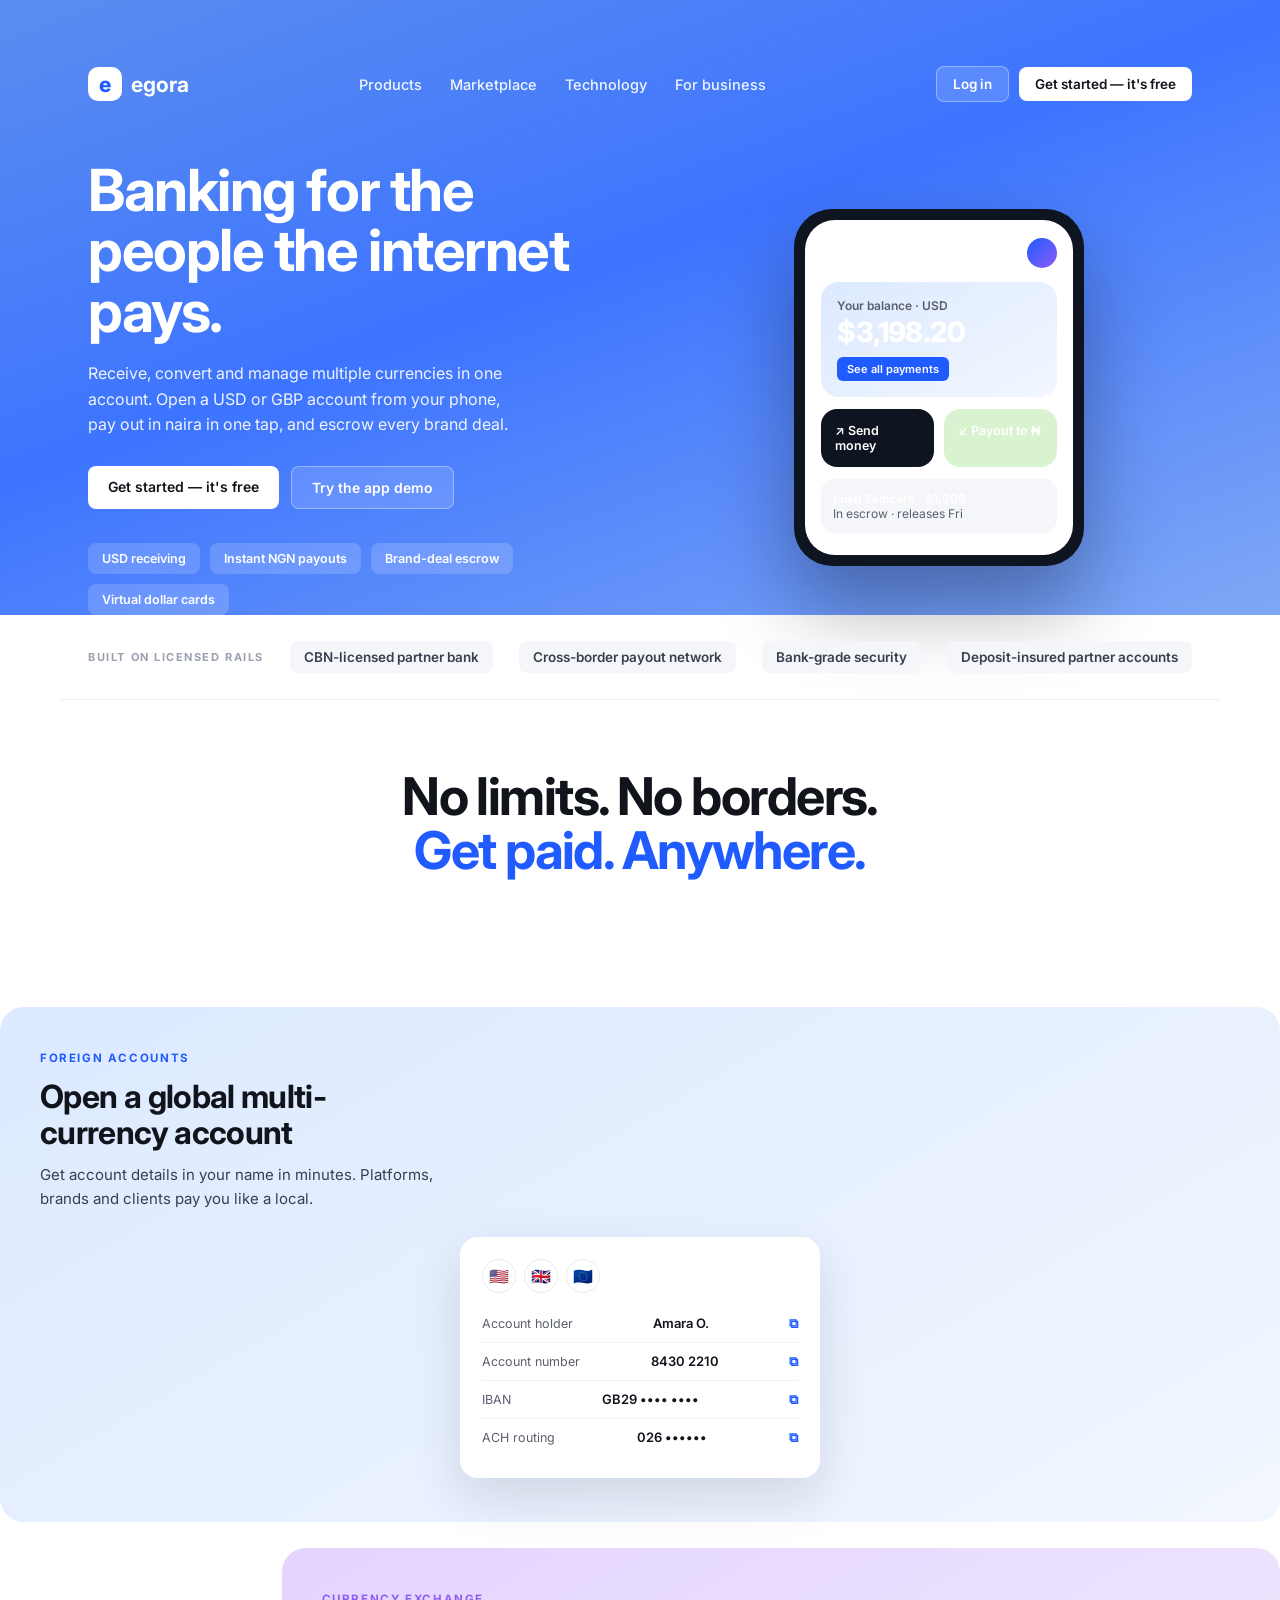
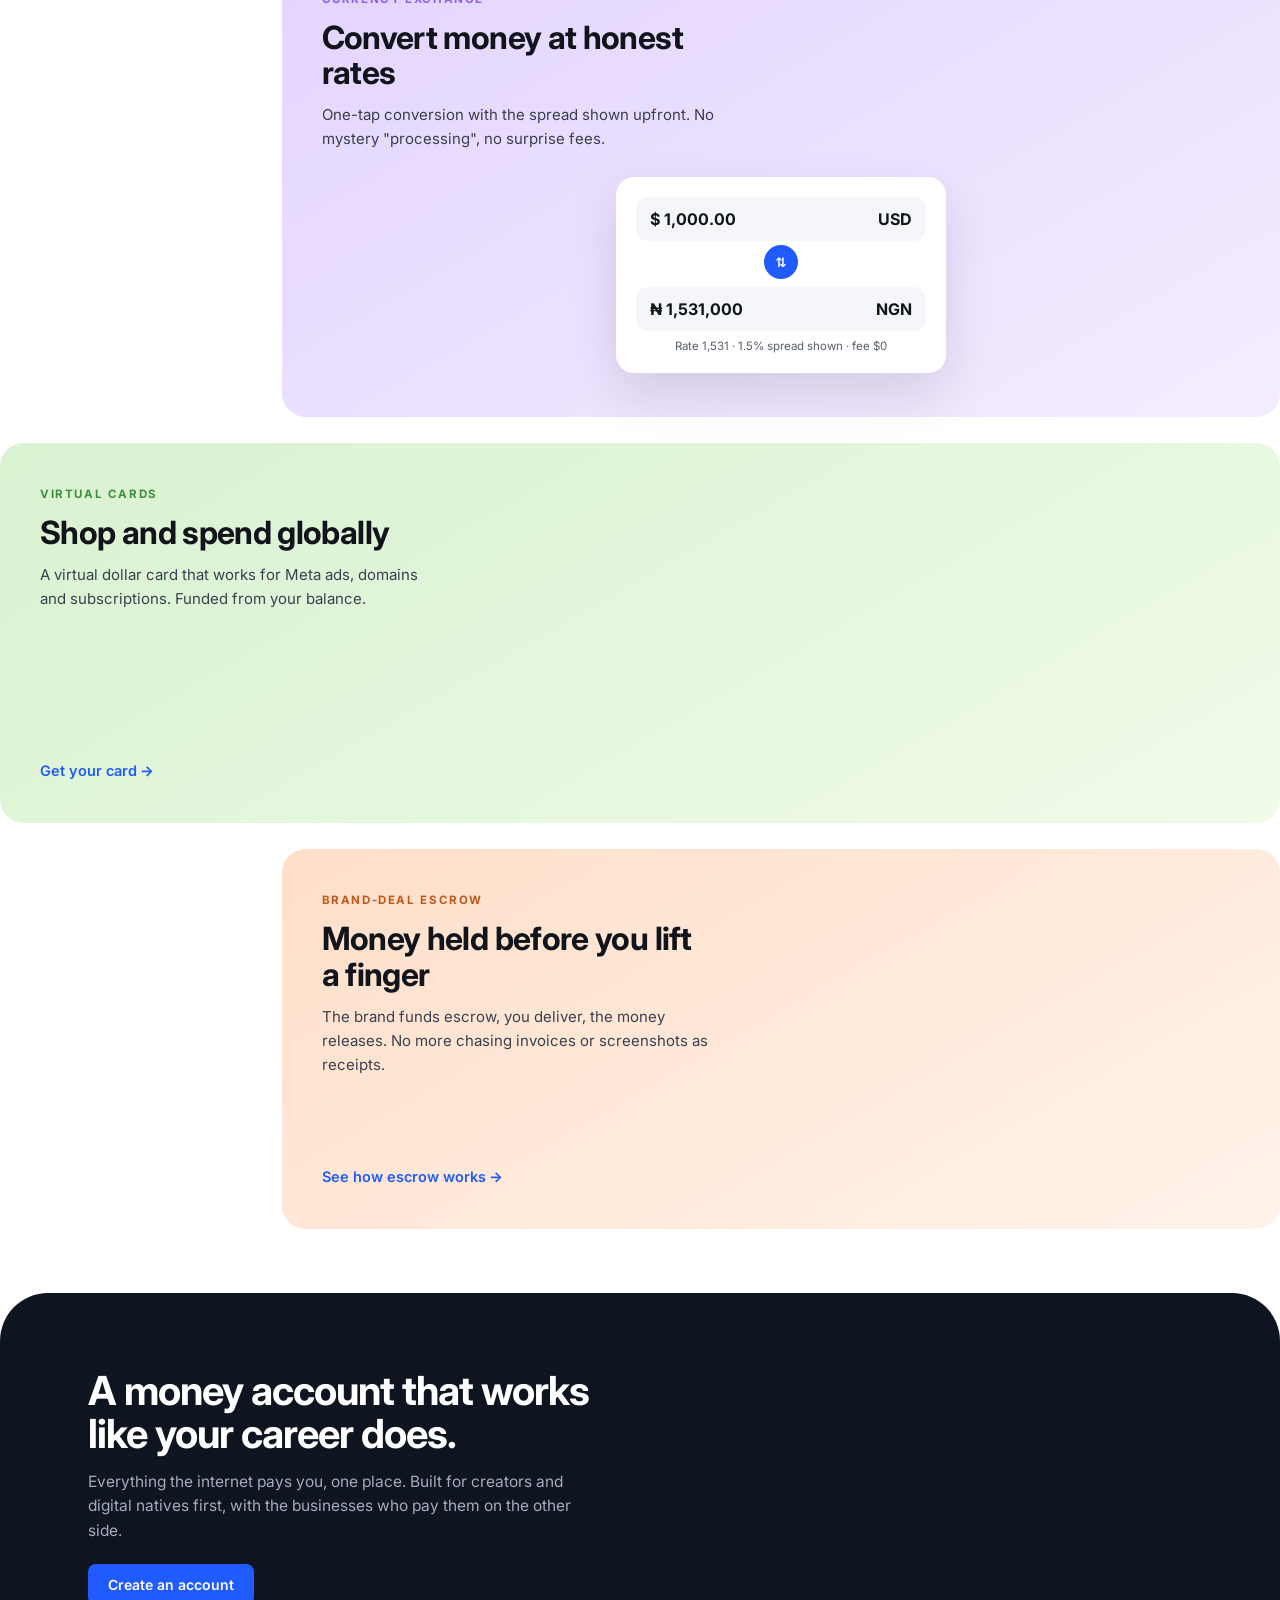
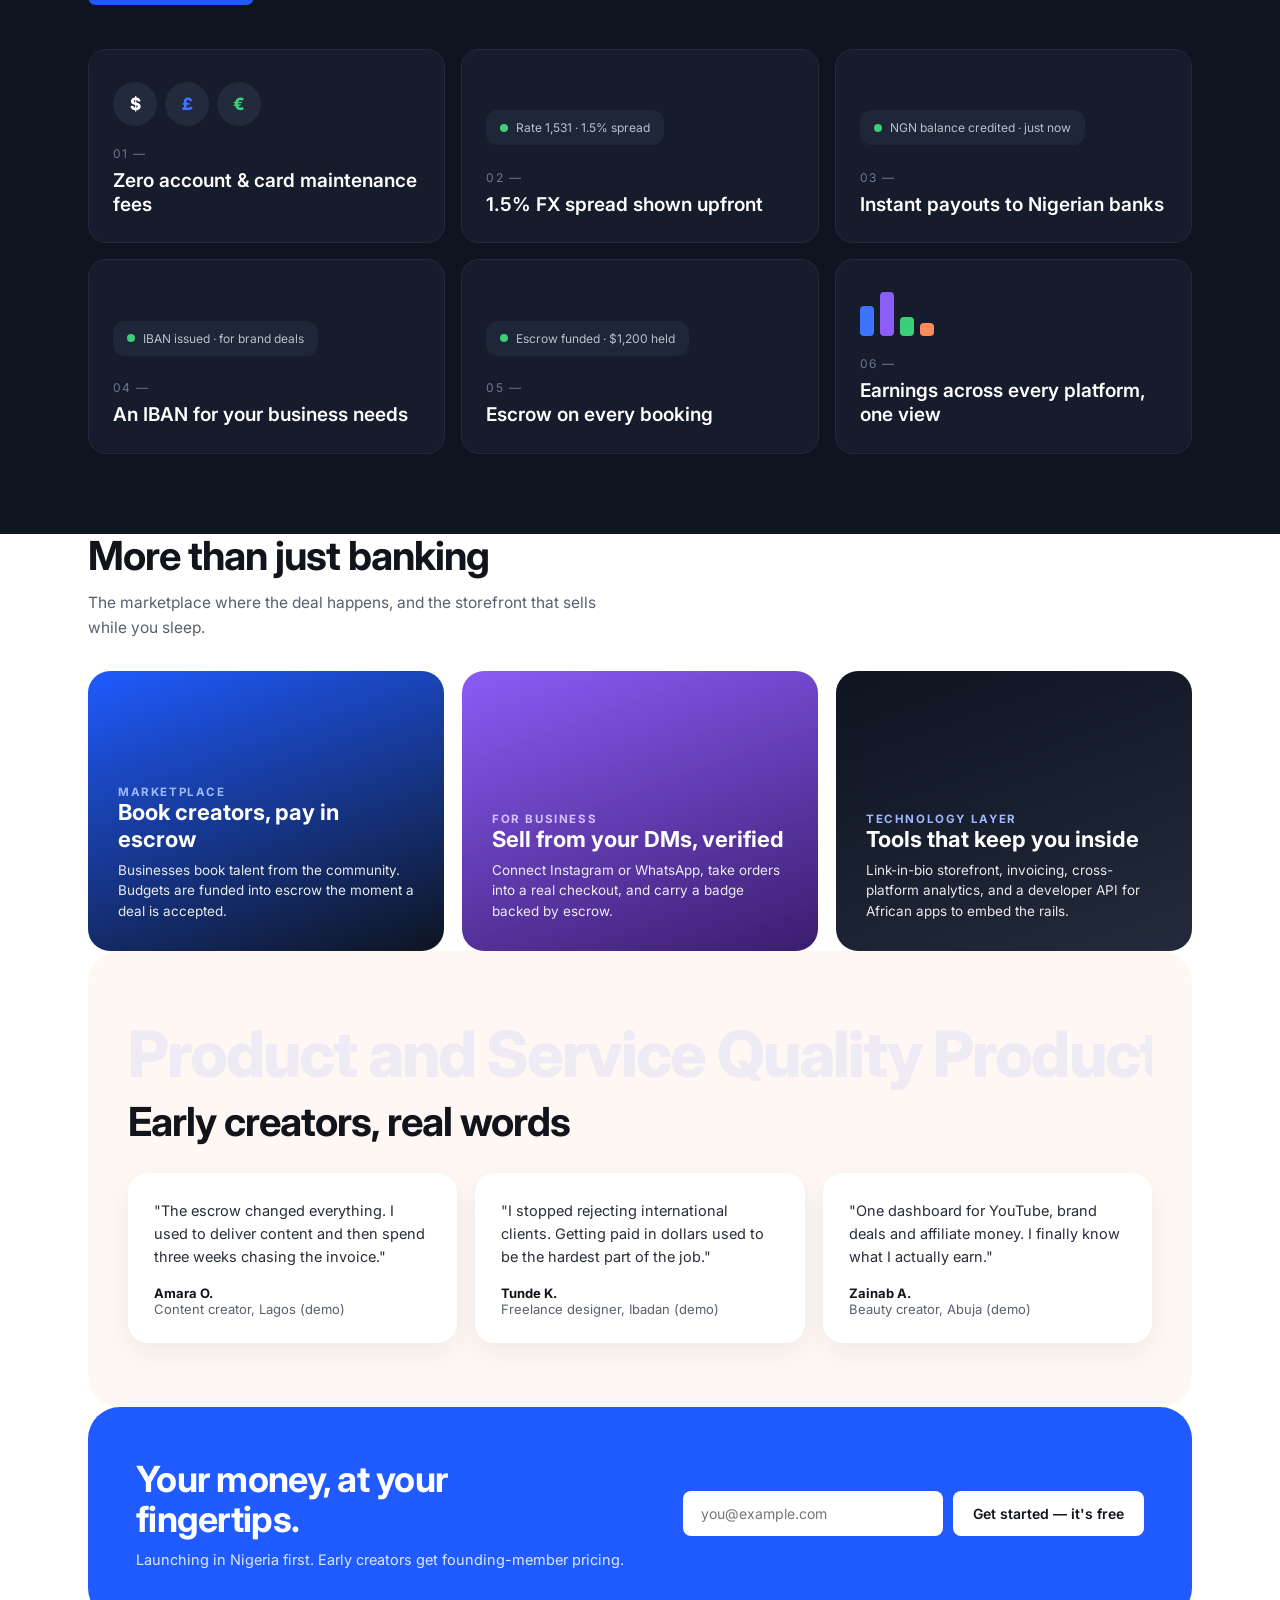
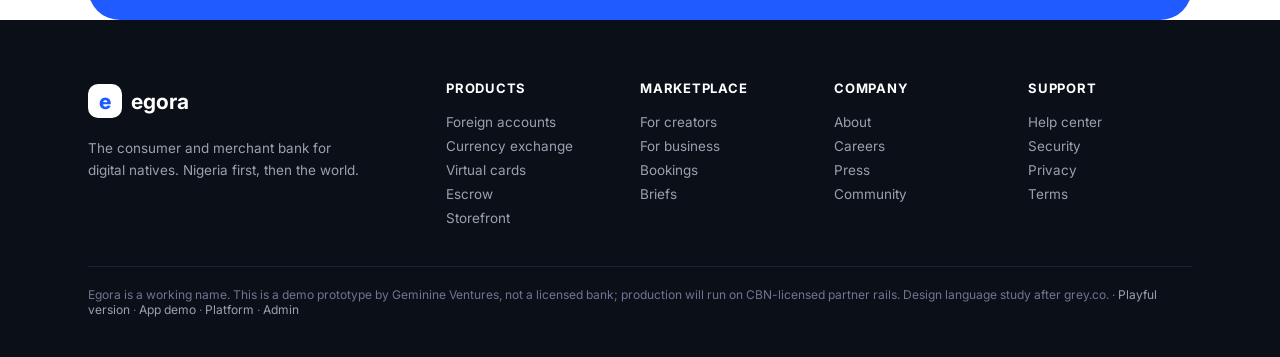
==== index-grey.html @ 85ab5f19 "Add Grey design-language landing variant" ====
<!DOCTYPE html><html lang="en"><head><meta charset="utf-8"><meta name="viewport" content="width=device-width,initial-scale=1"><title>Egora — banking for the people the internet pays</title>
<link rel="preconnect" href="https://fonts.googleapis.com"><link href="https://fonts.googleapis.com/css2?family=Inter:wght@400;500;600;700;800&display=swap" rel="stylesheet">
<link rel="stylesheet" href="grey.css"></head><body>

<header class="hero">
<div class="wrap">
<nav class="top" style="grid-column:1/3"><a class="logo" href="index-grey.html"><span class="mark">e</span>egora</a>
<div class="links"><a href="#products">Products</a><a href="#marketplace">Marketplace</a><a href="#tech">Technology</a><a href="#business">For business</a></div>
<div style="display:flex;gap:10px;align-items:center"><a class="btn ghost-w sm" href="#">Log in</a><a class="btn white sm" href="#waitlist">Get started — it's free</a></div></nav>
<div><h1 class="big">Banking for the people the internet pays.</h1>
<p class="sub">Receive, convert and manage multiple currencies in one account. Open a USD or GBP account from your phone, pay out in naira in one tap, and escrow every brand deal.</p>
<div style="display:flex;gap:12px;flex-wrap:wrap"><a class="btn white" href="#waitlist">Get started — it's free</a><a class="btn ghost-w" href="app.html">Try the app demo</a></div>
<div style="margin-top:34px;display:flex;gap:10px;flex-wrap:wrap"><span style="background:rgba(255,255,255,.16);border-radius:8px;padding:8px 14px;font-size:12.5px;font-weight:600">USD receiving</span><span style="background:rgba(255,255,255,.16);border-radius:8px;padding:8px 14px;font-size:12.5px;font-weight:600">Instant NGN payouts</span><span style="background:rgba(255,255,255,.16);border-radius:8px;padding:8px 14px;font-size:12.5px;font-weight:600">Brand-deal escrow</span><span style="background:rgba(255,255,255,.16);border-radius:8px;padding:8px 14px;font-size:12.5px;font-weight:600">Virtual dollar cards</span></div></div>
<div style="display:grid;place-items:center;padding-bottom:0">
<div style="width:290px;background:#0E1420;border-radius:38px;padding:11px;box-shadow:0 40px 80px rgba(8,12,24,.35)">
<div style="background:#fff;border-radius:30px;overflow:hidden;padding:18px 16px 22px">
<div style="display:flex;justify-content:space-between;align-items:center;margin-bottom:14px"><b style="font-size:15px">egora</b><div style="width:30px;height:30px;border-radius:50%;background:linear-gradient(135deg,#1F5BFF,#8B5CF6)"></div></div>
<div style="background:linear-gradient(150deg,#DCE9FF,#F2F7FF);border-radius:18px;padding:16px"><div style="font-size:12px;font-weight:600;color:#5A5F6E">Your balance · USD</div><div style="font-size:28px;font-weight:800;letter-spacing:-.02em;margin-top:2px">$3,198.20</div><span style="display:inline-block;margin-top:8px;background:#1F5BFF;color:#fff;border-radius:6px;padding:5px 10px;font-size:11px;font-weight:600">See all payments</span></div>
<div style="display:grid;grid-template-columns:1fr 1fr;gap:10px;margin-top:12px"><div style="background:#0E1420;color:#fff;border-radius:16px;padding:14px;font-size:12.5px;font-weight:600">↗ Send money</div><div style="background:#D9F2D0;border-radius:16px;padding:14px;font-size:12.5px;font-weight:600">↙ Payout to ₦</div></div>
<div style="background:#F4F6FA;border-radius:14px;padding:12px;margin-top:12px;font-size:12px"><b>Lush Skincare · $1,200</b><div style="color:#5A5F6E">In escrow · releases Fri</div></div>
</div></div></div>
</div></header>

<div class="strip wrap"><span class="t">BUILT ON LICENSED RAILS</span><span class="c">CBN-licensed partner bank</span><span class="c">Cross-border payout network</span><span class="c">Bank-grade security</span><span class="c">Deposit-insured partner accounts</span></div>

<section class="center" style="padding-top:70px"><h2 class="bigmid">No limits. No borders.<br><span class="accent">Get paid. Anywhere.</span></h2></section>

<section id="products">
<div class="fcard g-blue"><div><div class="eyebrow blue">Foreign accounts</div><h3>Open a global multi-currency account</h3><p>Get account details in your name in minutes. Platforms, brands and clients pay you like a local.</p></div>
<div class="ebbox"><div class="flags"><span>🇺🇸</span><span>🇬🇧</span><span>🇪🇺</span></div><div class="frow"><span class="k">Account holder</span><span class="v">Amara O.</span><span class="copy">⧉</span></div><div class="frow"><span class="k">Account number</span><span class="v">8430 2210</span><span class="copy">⧉</span></div><div class="frow"><span class="k">IBAN</span><span class="v">GB29 •••• ••••</span><span class="copy">⧉</span></div><div class="frow"><span class="k">ACH routing</span><span class="v">026 ••••••</span><span class="copy">⧉</span></div></div></div>

<div class="fcard g-purple" style="margin:26px 0 0 22%"><div><div class="eyebrow purple">Currency exchange</div><h3>Convert money at honest rates</h3><p>One-tap conversion with the spread shown upfront. No mystery "processing", no surprise fees.</p></div>
<div class="mini-conv"><div class="amtr"><span>$ 1,000.00</span><span>USD</span></div><div class="swap">⇅</div><div class="amtr"><span>₦ 1,531,000</span><span>NGN</span></div><div style="font-size:11.5px;color:#5A5F6E;text-align:center">Rate 1,531 · 1.5% spread shown · fee $0</div></div></div>

<div class="fcard g-mint" style="margin-top:26px"><div><div class="eyebrow green">Virtual cards</div><h3>Shop and spend globally</h3><p>A virtual dollar card that works for Meta ads, domains and subscriptions. Funded from your balance.</p></div><a class="link" href="#waitlist">Get your card</a></div>

<div class="fcard g-peach" style="margin:26px 0 0 22%"><div><div class="eyebrow orange">Brand-deal escrow</div><h3>Money held before you lift a finger</h3><p>The brand funds escrow, you deliver, the money releases. No more chasing invoices or screenshots as receipts.</p></div><a class="link" href="#waitlist">See how escrow works</a></div>
</section>

<section class="dark" id="tech">
<div class="wrap"><h2 class="sec">A money account that works like your career does.</h2><p class="lead">Everything the internet pays you, one place. Built for creators and digital natives first, with the businesses who pay them on the other side.</p><a class="btn blue" href="#waitlist" style="margin-top:20px">Create an account</a>
<div class="darkgrid">
<div class="dcard"><div class="motif"><div class="coin" style="background:#232A3B;color:#fff">$</div><div class="coin" style="background:#232A3B;color:#3D74FF">£</div><div class="coin" style="background:#232A3B;color:#3AD07A">€</div></div><div class="num">01 —</div><h4>Zero account & card maintenance fees</h4></div>
<div class="dcard"><div class="motif"><div class="notif"><span class="dot"></span>Rate 1,531 · 1.5% spread</div></div><div class="num">02 —</div><h4>1.5% FX spread shown upfront</h4></div>
<div class="dcard"><div class="motif"><div class="notif"><span class="dot"></span>NGN balance credited · just now</div></div><div class="num">03 —</div><h4>Instant payouts to Nigerian banks</h4></div>
<div class="dcard"><div class="motif"><div class="notif"><span class="dot"></span>IBAN issued · for brand deals</div></div><div class="num">04 —</div><h4>An IBAN for your business needs</h4></div>
<div class="dcard"><div class="motif"><div class="notif"><span class="dot"></span>Escrow funded · $1,200 held</div></div><div class="num">05 —</div><h4>Escrow on every booking</h4></div>
<div class="dcard"><div class="motif"><div style="display:flex;align-items:flex-end;gap:6px;height:44px"><div style="width:14px;height:70%;background:#3D74FF;border-radius:4px"></div><div style="width:14px;height:100%;background:#8B5CF6;border-radius:4px"></div><div style="width:14px;height:45%;background:#3AD07A;border-radius:4px"></div><div style="width:14px;height:30%;background:#FF8A5C;border-radius:4px"></div></div></div><div class="num">06 —</div><h4>Earnings across every platform, one view</h4></div>
</div></div></section>

<section id="marketplace" class="wrap">
<h2 class="sec">More than just banking</h2><p class="lead">The marketplace where the deal happens, and the storefront that sells while you sleep.</p>
<div class="mcards">
<div class="mcard" style="background:linear-gradient(160deg,#1F5BFF,#0E1420)"><div><div class="eyebrow" style="color:#9DBAFF">Marketplace</div><h4>Book creators, pay in escrow</h4><p>Businesses book talent from the community. Budgets are funded into escrow the moment a deal is accepted.</p></div></div>
<div class="mcard" id="business" style="background:linear-gradient(160deg,#8B5CF6,#3A1D6E)"><div><div class="eyebrow" style="color:#D3C0FF">For business</div><h4>Sell from your DMs, verified</h4><p>Connect Instagram or WhatsApp, take orders into a real checkout, and carry a badge backed by escrow.</p></div></div>
<div class="mcard" style="background:linear-gradient(160deg,#0E1420,#232A3B)"><div><div class="eyebrow" style="color:#9DBAFF">Technology layer</div><h4>Tools that keep you inside</h4><p>Link-in-bio storefront, invoicing, cross-platform analytics, and a developer API for African apps to embed the rails.</p></div></div>
</div></section>

<section class="wrap"><div class="tsec"><div class="watermark">Product and Service Quality Product and Service Quality</div>
<h2 class="sec" style="margin-top:8px">Early creators, real words</h2>
<div class="quotes">
<div class="q"><p>"The escrow changed everything. I used to deliver content and then spend three weeks chasing the invoice."</p><div class="who"><b>Amara O.</b><span>Content creator, Lagos (demo)</span></div></div>
<div class="q"><p>"I stopped rejecting international clients. Getting paid in dollars used to be the hardest part of the job."</p><div class="who"><b>Tunde K.</b><span>Freelance designer, Ibadan (demo)</span></div></div>
<div class="q"><p>"One dashboard for YouTube, brand deals and affiliate money. I finally know what I actually earn."</p><div class="who"><b>Zainab A.</b><span>Beauty creator, Abuja (demo)</span></div></div>
</div></div></section>

<section class="wrap" id="waitlist"><div class="cta"><div><h2>Your money, at your fingertips.</h2><p style="margin-top:12px;opacity:.85;font-size:14.5px">Launching in Nigeria first. Early creators get founding-member pricing.</p></div>
<form onsubmit="this.innerHTML='<b>You are on the list (demo)</b>';return false"><input type="email" placeholder="you@example.com" required><button class="btn white">Get started — it's free</button></form></div></section>

<footer><div class="wrap"><div class="cols">
<div><a class="logo" href="index-grey.html" style="margin-bottom:16px"><span class="mark">e</span>egora</a><p style="max-width:280px;line-height:1.6">The consumer and merchant bank for digital natives. Nigeria first, then the world.</p></div>
<div><h5>Products</h5><a href="#">Foreign accounts</a><a href="#">Currency exchange</a><a href="#">Virtual cards</a><a href="#">Escrow</a><a href="#">Storefront</a></div>
<div><h5>Marketplace</h5><a href="#">For creators</a><a href="#">For business</a><a href="#">Bookings</a><a href="#">Briefs</a></div>
<div><h5>Company</h5><a href="#">About</a><a href="#">Careers</a><a href="#">Press</a><a href="#">Community</a></div>
<div><h5>Support</h5><a href="#">Help center</a><a href="#">Security</a><a href="#">Privacy</a><a href="#">Terms</a></div>
</div>
<div class="note">Egora is a working name. This is a demo prototype by Geminine Ventures, not a licensed bank; production will run on CBN-licensed partner rails. Design language study after grey.co. · <a href="index.html" style="display:inline;padding:0">Playful version</a> · <a href="app.html" style="display:inline;padding:0">App demo</a> · <a href="platform.html" style="display:inline;padding:0">Platform</a> · <a href="admin.html" style="display:inline;padding:0">Admin</a></div>
</div></footer></body></html>
---- grey.css ----
:root{--blue:#1F5BFF;--blue-soft:#3D74FF;--navy:#0E1420;--ink:#12141C;--muted:#5A5F6E;--bg:#FFFFFF}
*{box-sizing:border-box;margin:0;padding:0}
body{font-family:Inter,ui-sans-serif,system-ui,-apple-system,"Segoe UI",Roboto,sans-serif;background:var(--bg);color:var(--ink);-webkit-font-smoothing:antialiased}
.wrap{max-width:1160px;margin:0 auto;padding:0 28px}
a{color:inherit}
nav.top{display:flex;align-items:center;justify-content:space-between;padding:18px 0}
.logo{display:flex;align-items:center;gap:9px;font-weight:700;font-size:21px;text-decoration:none;color:#fff}
.logo .mark{width:34px;height:34px;border-radius:10px;background:#fff;display:grid;place-items:center;color:var(--blue);font-weight:800}
nav .links a{margin:0 14px;text-decoration:none;font-weight:500;font-size:14.5px;color:#fff;opacity:.92}
nav .links a:hover{opacity:1}
.btn{display:inline-block;border:none;cursor:pointer;font-weight:600;border-radius:8px;padding:12px 20px;font-size:14px;text-decoration:none;font-family:inherit}
.btn.blue{background:var(--blue);color:#fff}
.btn.blue:hover{background:var(--blue-soft)}
.btn.white{background:#fff;color:var(--ink)}
.btn.ghost-w{background:rgba(255,255,255,.14);color:#fff;border:1px solid rgba(255,255,255,.35)}
.btn.sm{padding:9px 16px;font-size:13.5px}
.hero{background:linear-gradient(160deg,#5B8DEF 0%,#3D74FF 45%,#7FA8F5 100%);padding:0 0 0;color:#fff}
.hero .wrap{display:grid;grid-template-columns:1.05fr .95fr;gap:40px;align-items:center;padding-top:48px;padding-bottom:0}
h1.big{font-size:58px;line-height:1.04;font-weight:700;letter-spacing:-.025em}
.sub{font-size:16px;line-height:1.6;opacity:.92;margin:20px 0 28px;max-width:440px}
.eyebrow{font-size:11.5px;font-weight:700;letter-spacing:.14em;text-transform:uppercase}
.eyebrow.blue{color:var(--blue)}
.eyebrow.purple{color:#8B5CF6}.eyebrow.green{color:#3E8E41}.eyebrow.orange{color:#C2571B}
section{padding:64px 0}
h2.sec{font-size:40px;font-weight:700;letter-spacing:-.025em;line-height:1.08}
.lead{color:var(--muted);max-width:520px;line-height:1.6;margin-top:14px;font-size:15.5px}
.link{color:var(--blue);font-weight:600;font-size:14.5px;text-decoration:none}
.link:after{content:" →";font-weight:700}
.strip{display:flex;gap:26px;align-items:center;flex-wrap:wrap;justify-content:center;padding:26px 0;border-bottom:1px solid #EEF0F4}
.strip .t{font-size:11px;font-weight:700;letter-spacing:.14em;color:#9AA0AE}
.strip .c{font-size:13.5px;font-weight:600;color:#3A3F4E;background:#F4F6FA;border-radius:8px;padding:8px 14px}
.center{text-align:center}
.bigmid{font-size:52px;font-weight:700;letter-spacing:-.03em;line-height:1.05}
.bigmid .accent{color:var(--blue)}
.fcard{border-radius:24px;padding:44px 40px;min-height:380px;display:flex;flex-direction:column;justify-content:space-between}
.fcard h3{font-size:32px;font-weight:700;letter-spacing:-.02em;line-height:1.12;margin:14px 0 12px;max-width:380px}
.fcard p{color:#3A3F4E;font-size:15px;line-height:1.6;max-width:400px}
.fcard .link{margin-top:20px}
.g-blue{background:linear-gradient(150deg,#DCE9FF 0%,#F2F7FF 100%)}
.g-purple{background:linear-gradient(150deg,#E3D4FF 0%,#F4EDFF 100%)}
.g-mint{background:linear-gradient(150deg,#D9F2D0 0%,#F0FBEA 100%)}
.g-peach{background:linear-gradient(150deg,#FFDFC9 0%,#FFF3EA 100%)}
.g-pink{background:linear-gradient(150deg,#FBE0EC 0%,#FDF3F7 100%)}
.ebbox{background:#fff;border-radius:18px;box-shadow:0 20px 50px rgba(18,20,28,.12);padding:22px;width:360px;margin:26px auto 0;font-size:13px}
.ebbox .flags{display:flex;gap:8px;margin-bottom:12px}
.ebbox .flags span{width:34px;height:34px;border-radius:50%;display:grid;place-items:center;font-size:16px;border:1px solid #E7EAF2}
.frow{display:flex;justify-content:space-between;align-items:center;padding:10px 0;border-bottom:1px solid #F0F2F7}
.frow:last-child{border:none}
.frow .k{color:var(--muted);font-size:12.5px}
.frow .v{font-weight:600}
.copy{color:var(--blue);font-weight:700}
.mini-conv{background:#fff;border-radius:18px;box-shadow:0 20px 50px rgba(18,20,28,.12);padding:20px;width:330px;margin:26px auto 0;font-size:13px}
.mini-conv .amtr{display:flex;justify-content:space-between;align-items:center;background:#F4F6FA;border-radius:12px;padding:12px 14px;font-weight:700;font-size:16px;margin-bottom:8px}
.swap{width:34px;height:34px;border-radius:50%;background:var(--blue);color:#fff;display:grid;place-items:center;margin:-4px auto 8px;font-weight:800}
.dark{background:var(--navy);color:#fff;border-radius:48px 48px 0 0;padding:76px 0 80px}
.dark .lead{color:#A6ACBD}
.dark h2.sec{max-width:520px}
.darkgrid{display:grid;grid-template-columns:repeat(3,1fr);gap:16px;margin-top:44px}
.dcard{background:#161C2B;border:1px solid #232A3B;border-radius:18px;padding:26px 24px;min-height:190px;display:flex;flex-direction:column;justify-content:flex-end}
.dcard .num{font-size:12px;letter-spacing:.12em;color:#6E7690;margin-bottom:8px}
.dcard h4{font-size:19px;font-weight:600;line-height:1.25}
.dcard .motif{height:56px;display:flex;align-items:center;gap:8px;margin-bottom:14px}
.coin{width:44px;height:44px;border-radius:50%;display:grid;place-items:center;font-weight:800;font-size:17px}
.notif{background:#1E2637;border-radius:12px;padding:10px 14px;font-size:12px;color:#B9BFCE;display:flex;gap:8px;align-items:center}
.dot{width:8px;height:8px;border-radius:50%;background:#3AD07A}
.tsec{background:#FFF7F4;border-radius:32px;padding:64px 40px}
.watermark{font-size:64px;font-weight:800;letter-spacing:-.03em;color:rgba(31,91,255,.07);white-space:nowrap;overflow:hidden}
.quotes{display:grid;grid-template-columns:repeat(3,1fr);gap:18px;margin-top:30px}
.q{background:#fff;border-radius:20px;padding:26px;box-shadow:0 10px 30px rgba(18,20,28,.06)}
.q p{font-size:14.5px;line-height:1.6;color:#2A2D3A}
.q .who{margin-top:16px;font-size:13px}
.q .who b{display:block}
.q .who span{color:var(--muted)}
.mcards{display:grid;grid-template-columns:repeat(3,1fr);gap:18px;margin-top:30px}
.mcard{border-radius:22px;min-height:280px;padding:30px;display:flex;flex-direction:column;justify-content:flex-end;color:#fff}
.mcard h4{font-size:22px;font-weight:700;line-height:1.2}
.mcard p{font-size:13.5px;opacity:.9;margin-top:8px;line-height:1.5}
.cta{background:var(--blue);border-radius:32px;color:#fff;padding:52px 48px;display:flex;justify-content:space-between;align-items:center;gap:30px;flex-wrap:wrap}
.cta h2{font-size:36px;font-weight:700;letter-spacing:-.02em;max-width:480px;line-height:1.12}
.cta form{display:flex;gap:10px;flex-wrap:wrap}
.cta input{border:none;border-radius:8px;padding:14px 18px;font-size:14px;min-width:260px;font-family:inherit}
footer{background:#0B0F18;color:#9AA0AE;padding:60px 0 40px;font-size:13.5px}
footer .cols{display:grid;grid-template-columns:2fr 1fr 1fr 1fr 1fr;gap:30px}
footer h5{color:#fff;font-size:13px;margin-bottom:14px;letter-spacing:.06em;text-transform:uppercase}
footer a{display:block;color:#9AA0AE;text-decoration:none;padding:4px 0}
footer a:hover{color:#fff}
footer .note{margin-top:36px;padding-top:20px;border-top:1px solid #1D2331;font-size:12px;color:#6E7690}
@media(max-width:960px){.hero .wrap,.darkgrid,.quotes,.mcards,footer .cols{grid-template-columns:1fr}h1.big{font-size:38px}.bigmid{font-size:34px}h2.sec{font-size:30px}}
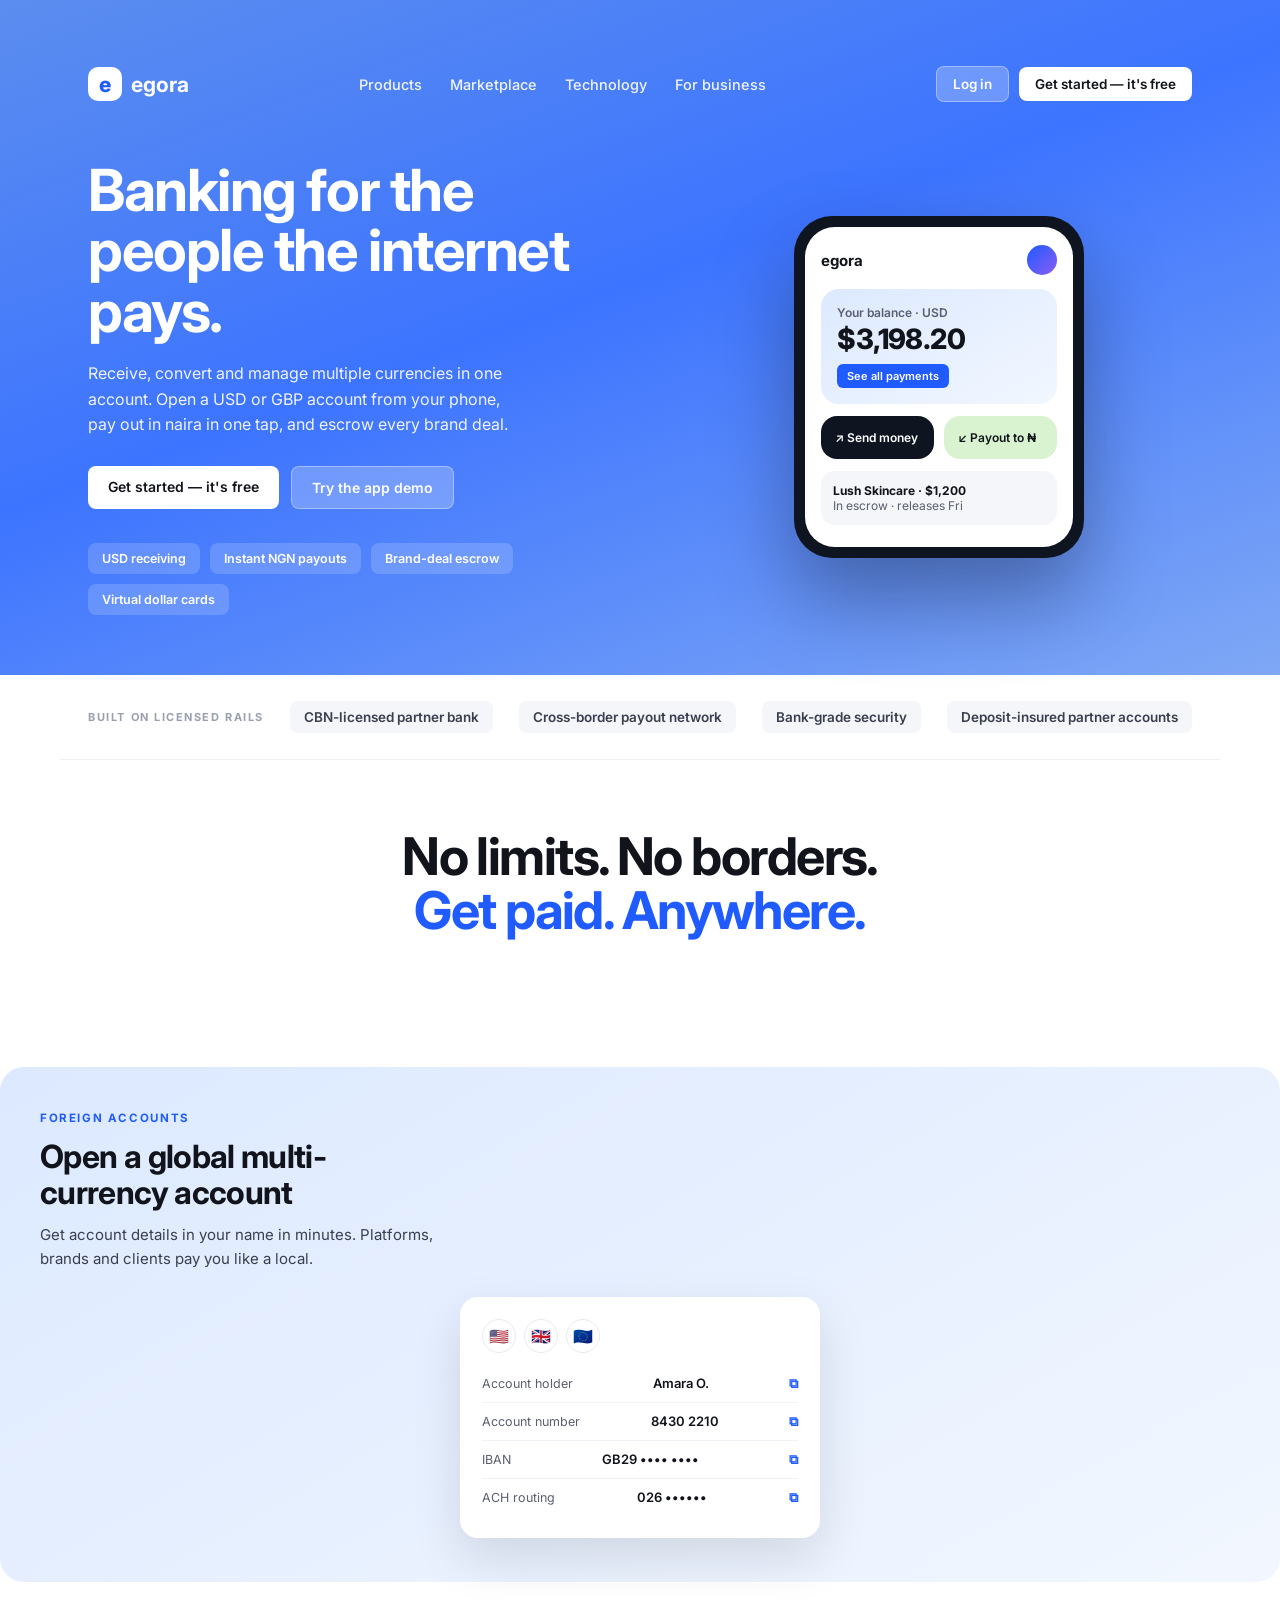
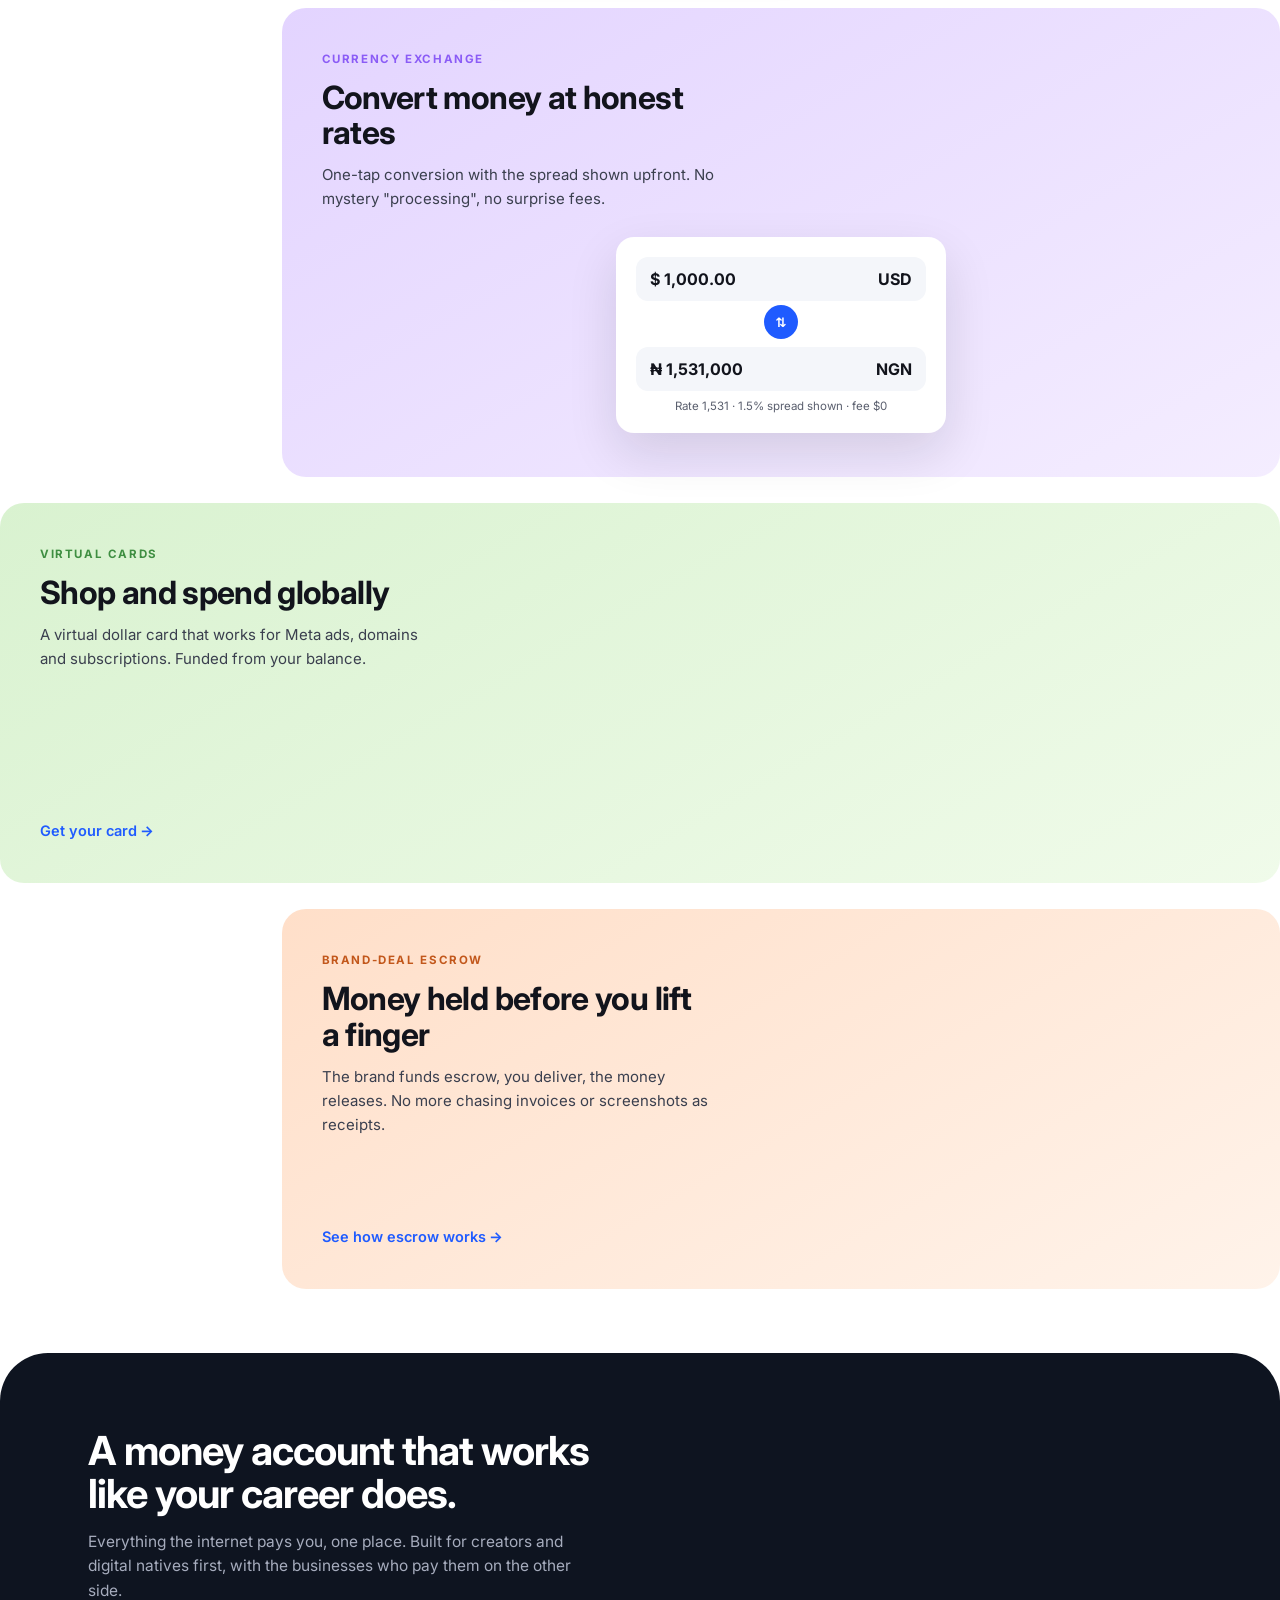
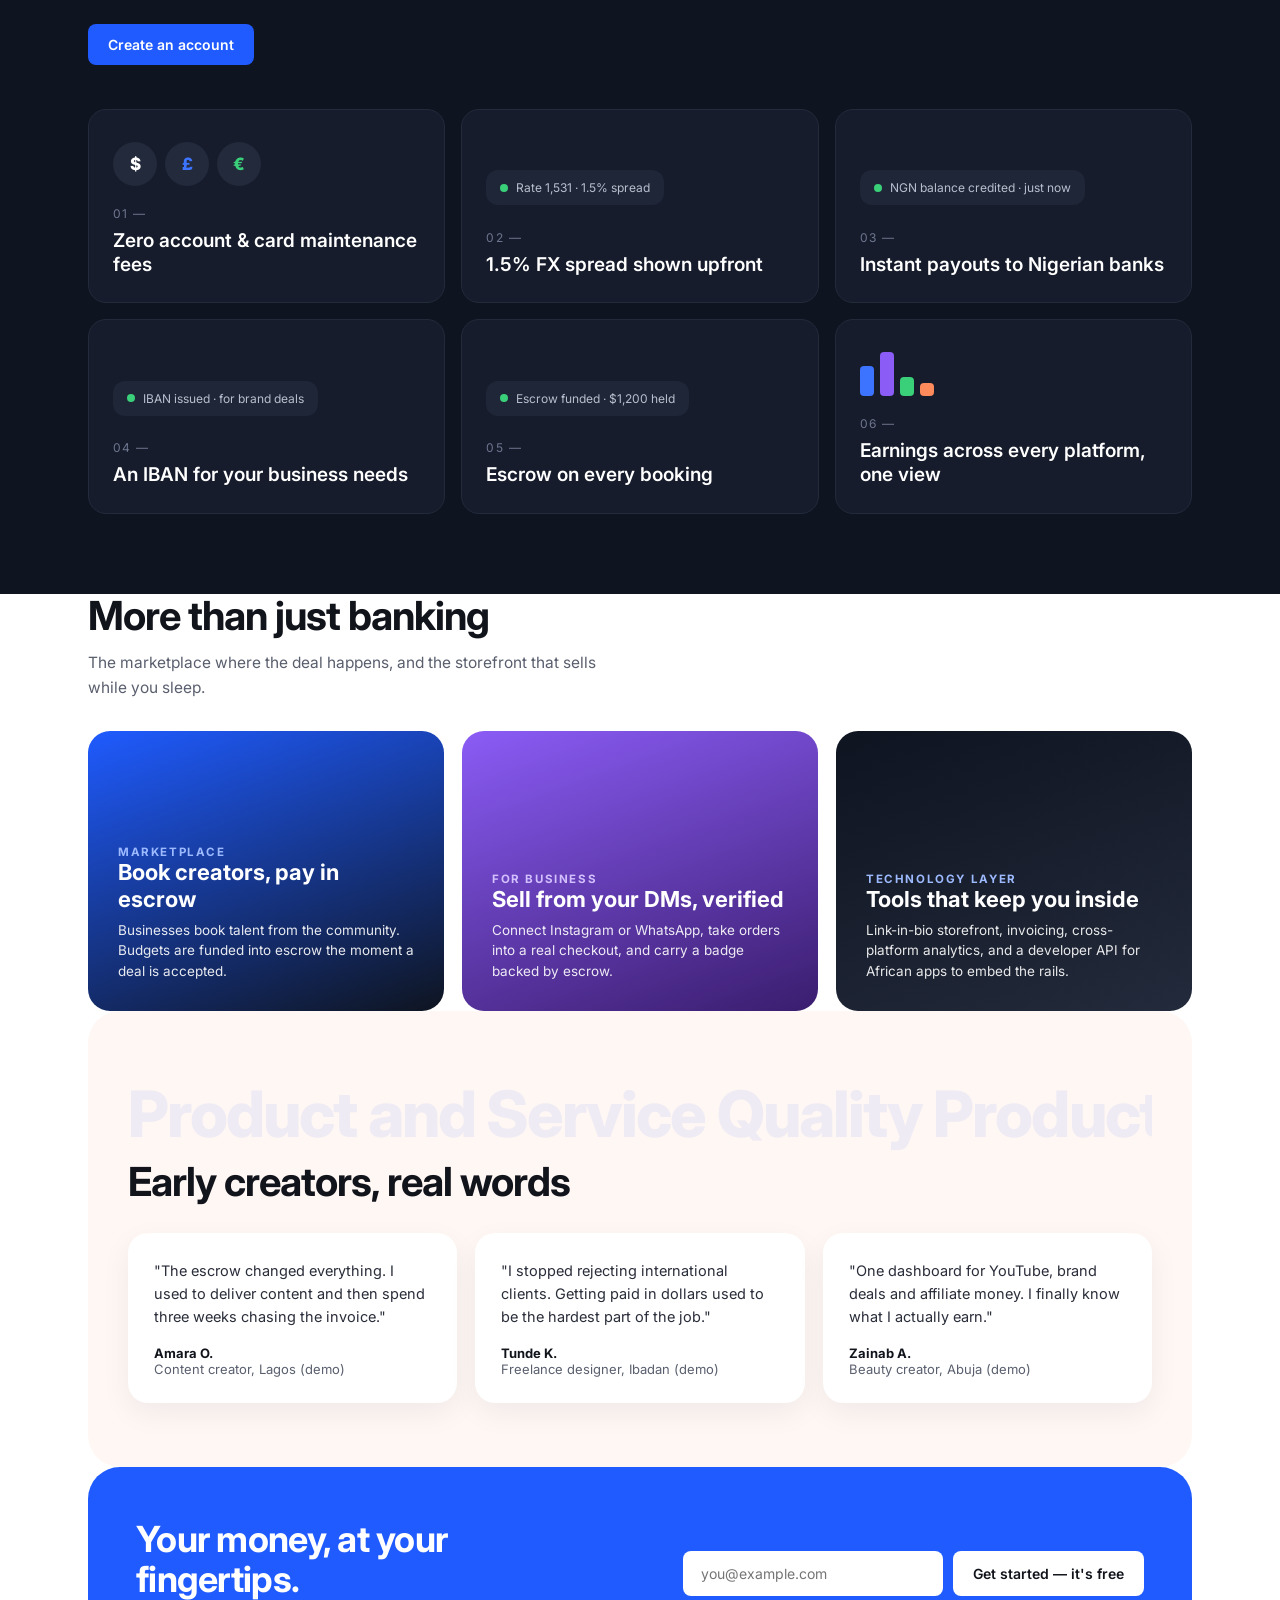
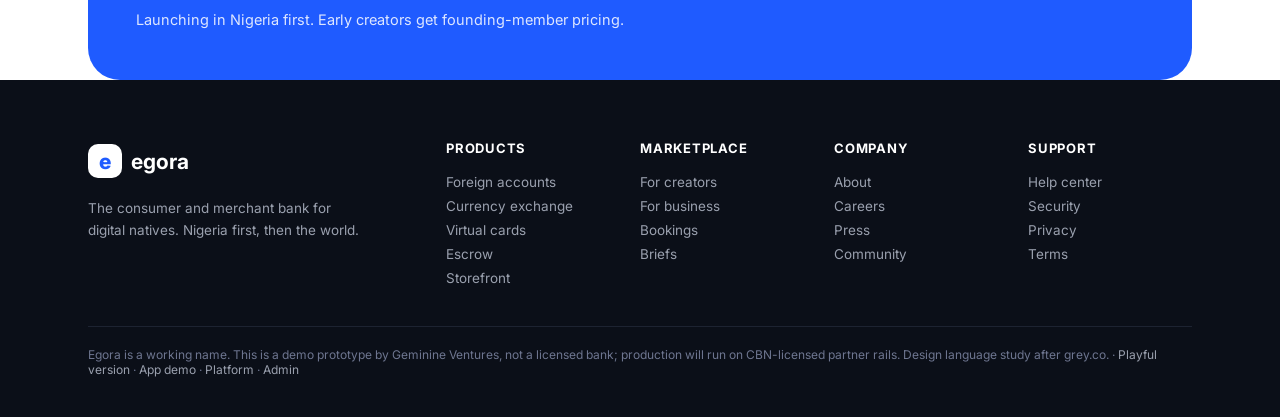
==== commit ff2b4dcc: "Fix hero contrast and cutoff in grey variant" ====
--- a/index-grey.html
+++ b/index-grey.html
@@ -13,10 +13,10 @@
 <div style="margin-top:34px;display:flex;gap:10px;flex-wrap:wrap"><span style="background:rgba(255,255,255,.16);border-radius:8px;padding:8px 14px;font-size:12.5px;font-weight:600">USD receiving</span><span style="background:rgba(255,255,255,.16);border-radius:8px;padding:8px 14px;font-size:12.5px;font-weight:600">Instant NGN payouts</span><span style="background:rgba(255,255,255,.16);border-radius:8px;padding:8px 14px;font-size:12.5px;font-weight:600">Brand-deal escrow</span><span style="background:rgba(255,255,255,.16);border-radius:8px;padding:8px 14px;font-size:12.5px;font-weight:600">Virtual dollar cards</span></div></div>
 <div style="display:grid;place-items:center;padding-bottom:0">
 <div style="width:290px;background:#0E1420;border-radius:38px;padding:11px;box-shadow:0 40px 80px rgba(8,12,24,.35)">
-<div style="background:#fff;border-radius:30px;overflow:hidden;padding:18px 16px 22px">
+<div style="background:#fff;border-radius:30px;overflow:hidden;padding:18px 16px 22px;color:#12141C">
 <div style="display:flex;justify-content:space-between;align-items:center;margin-bottom:14px"><b style="font-size:15px">egora</b><div style="width:30px;height:30px;border-radius:50%;background:linear-gradient(135deg,#1F5BFF,#8B5CF6)"></div></div>
 <div style="background:linear-gradient(150deg,#DCE9FF,#F2F7FF);border-radius:18px;padding:16px"><div style="font-size:12px;font-weight:600;color:#5A5F6E">Your balance · USD</div><div style="font-size:28px;font-weight:800;letter-spacing:-.02em;margin-top:2px">$3,198.20</div><span style="display:inline-block;margin-top:8px;background:#1F5BFF;color:#fff;border-radius:6px;padding:5px 10px;font-size:11px;font-weight:600">See all payments</span></div>
-<div style="display:grid;grid-template-columns:1fr 1fr;gap:10px;margin-top:12px"><div style="background:#0E1420;color:#fff;border-radius:16px;padding:14px;font-size:12.5px;font-weight:600">↗ Send money</div><div style="background:#D9F2D0;border-radius:16px;padding:14px;font-size:12.5px;font-weight:600">↙ Payout to ₦</div></div>
+<div style="display:grid;grid-template-columns:1fr 1fr;gap:10px;margin-top:12px"><div style="background:#0E1420;color:#fff;border-radius:16px;padding:14px;font-size:12px;font-weight:600;white-space:nowrap">↗ Send money</div><div style="background:#D9F2D0;border-radius:16px;padding:14px;font-size:12px;font-weight:600;white-space:nowrap">↙ Payout to ₦</div></div>
 <div style="background:#F4F6FA;border-radius:14px;padding:12px;margin-top:12px;font-size:12px"><b>Lush Skincare · $1,200</b><div style="color:#5A5F6E">In escrow · releases Fri</div></div>
 </div></div></div>
 </div></header>
--- a/grey.css
+++ b/grey.css
@@ -12,10 +12,10 @@
 .btn.blue{background:var(--blue);color:#fff}
 .btn.blue:hover{background:var(--blue-soft)}
 .btn.white{background:#fff;color:var(--ink)}
-.btn.ghost-w{background:rgba(255,255,255,.14);color:#fff;border:1px solid rgba(255,255,255,.35)}
+.btn.ghost-w{background:rgba(255,255,255,.24);color:#fff;border:1px solid rgba(255,255,255,.35)}
 .btn.sm{padding:9px 16px;font-size:13.5px}
 .hero{background:linear-gradient(160deg,#5B8DEF 0%,#3D74FF 45%,#7FA8F5 100%);padding:0 0 0;color:#fff}
-.hero .wrap{display:grid;grid-template-columns:1.05fr .95fr;gap:40px;align-items:center;padding-top:48px;padding-bottom:0}
+.hero .wrap{display:grid;grid-template-columns:1.05fr .95fr;gap:40px;align-items:center;padding-top:48px;padding-bottom:60px}
 h1.big{font-size:58px;line-height:1.04;font-weight:700;letter-spacing:-.025em}
 .sub{font-size:16px;line-height:1.6;opacity:.92;margin:20px 0 28px;max-width:440px}
 .eyebrow{font-size:11.5px;font-weight:700;letter-spacing:.14em;text-transform:uppercase}
